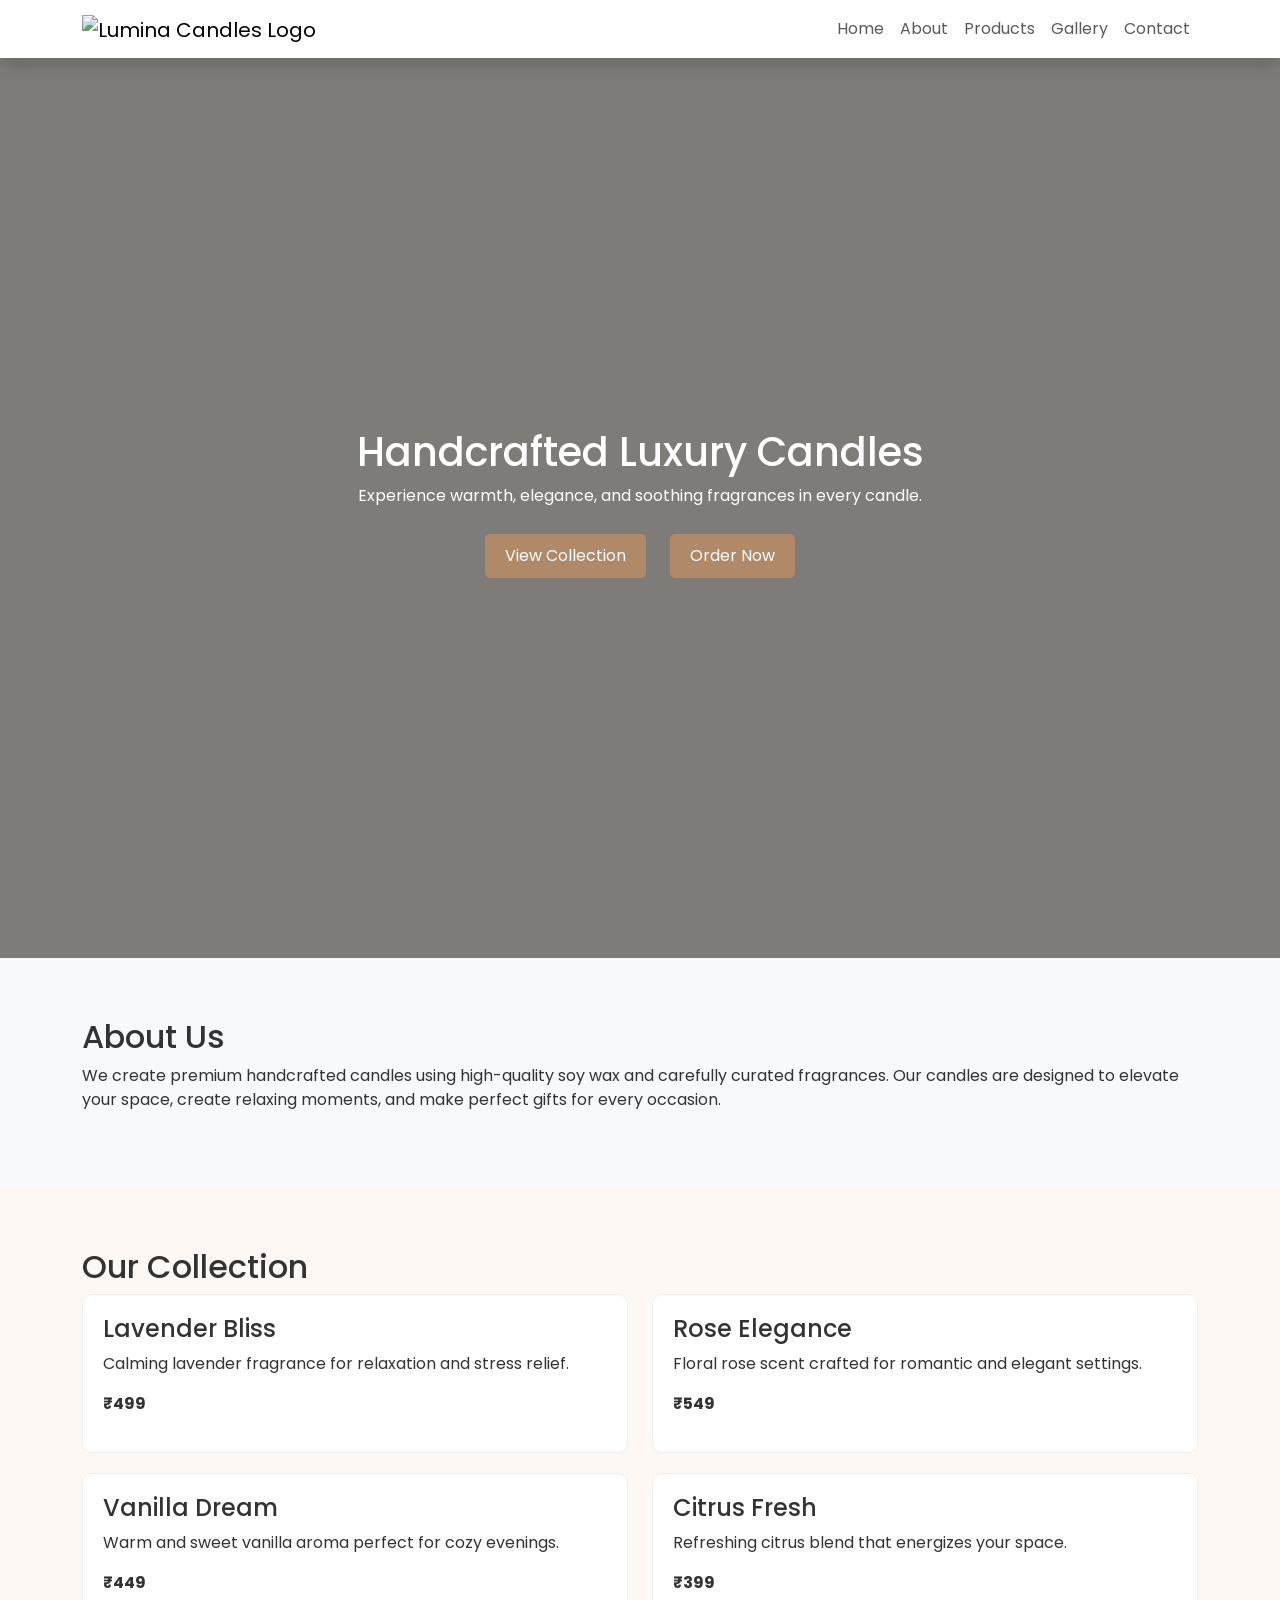
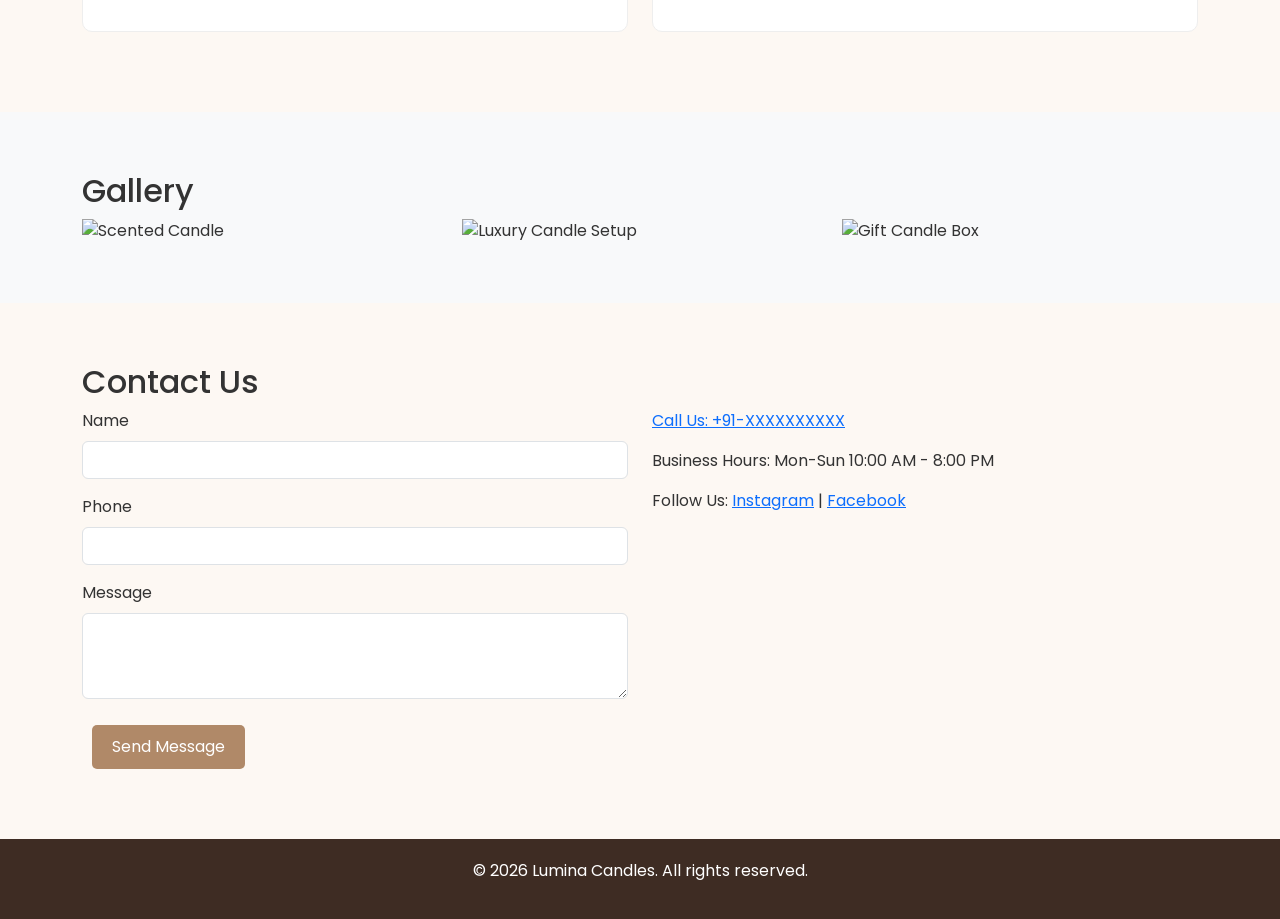
==== index.html @ a83c216d "Update and rename candle.html to index.html" ====
<!DOCTYPE html>
<html lang="en">
<head>
<meta charset="UTF-8">
<meta name="viewport" content="width=device-width, initial-scale=1.0">

<title>Lumina Candles - Handcrafted Scented Candles</title>
<meta name="description" content="Discover handcrafted scented candles made with premium soy wax. Perfect for gifting, home décor, and relaxation. Shop Lumina Candles today.">
<meta name="keywords" content="scented candles, soy candles, handmade candles, luxury candles, home decor candles">

<link rel="icon" href="logo-placeholder.png">

<link href="https://cdn.jsdelivr.net/npm/bootstrap@5.3.0/dist/css/bootstrap.min.css" rel="stylesheet">
<link href="https://fonts.googleapis.com/css2?family=Poppins:wght@300;400;600&display=swap" rel="stylesheet">

<style>
body { font-family: 'Poppins', sans-serif; background-color: #fdf8f3; color: #333; }

.hero {
background: linear-gradient(rgba(0,0,0,0.5), rgba(0,0,0,0.5)),
url('hero-candle-placeholder.jpg');
background-size: cover;
height: 100vh;
display: flex;
align-items: center;
justify-content: center;
text-align: center;
color: white;
}

.cta-btn {
background-color: #b08968;
border: none;
padding: 10px 20px;
margin: 10px;
border-radius: 5px;
color: white;
}

.section { padding: 60px 0; }

.product-item {
border: 1px solid #eee;
padding: 20px;
margin-bottom: 20px;
border-radius: 10px;
background-color: white;
}

.gallery img {
width: 100%;
height: 250px;
object-fit: cover;
border-radius: 10px;
}

footer {
background-color: #3e2c23;
color: white;
padding: 20px 0;
}

@media (max-width: 768px) {
.hero { height: 70vh; }
}
</style>

<script type="application/ld+json">
{
"@context": "https://schema.org",
"@type": "Store",
"name": "Lumina Candles",
"description": "Handcrafted scented candles made with premium soy wax.",
"address": {
"@type": "PostalAddress",
"streetAddress": "123 Market Street",
"addressLocality": "Your City",
"addressRegion": "State",
"postalCode": "000000",
"addressCountry": "IN"
},
"telephone": "+91-XXXXXXXXXX"
}
</script>
</head>

<body>

<nav class="navbar navbar-expand-lg navbar-light bg-white shadow">
<div class="container">
<a class="navbar-brand" href="#">
<img src="logo-placeholder.png" alt="Lumina Candles Logo" height="40">
</a>
<button class="navbar-toggler" type="button" data-bs-toggle="collapse" data-bs-target="#navbarNav">
<span class="navbar-toggler-icon"></span>
</button>

<div class="collapse navbar-collapse" id="navbarNav">
<ul class="navbar-nav ms-auto">
<li class="nav-item"><a class="nav-link" href="#home">Home</a></li>
<li class="nav-item"><a class="nav-link" href="#about">About</a></li>
<li class="nav-item"><a class="nav-link" href="#products">Products</a></li>
<li class="nav-item"><a class="nav-link" href="#gallery">Gallery</a></li>
<li class="nav-item"><a class="nav-link" href="#contact">Contact</a></li>
</ul>
</div>
</div>
</nav>

<section id="home" class="hero">
<div class="container">
<h1>Handcrafted Luxury Candles</h1>
<p>Experience warmth, elegance, and soothing fragrances in every candle.</p>
<a href="#products" class="btn cta-btn">View Collection</a>
<a href="#contact" class="btn cta-btn">Order Now</a>
</div>
</section>

<section id="about" class="section bg-light">
<div class="container">
<h2>About Us</h2>
<p>We create premium handcrafted candles using high-quality soy wax and carefully curated fragrances. Our candles are designed to elevate your space, create relaxing moments, and make perfect gifts for every occasion.</p>
</div>
</section>

<section id="products" class="section">
<div class="container">
<h2>Our Collection</h2>
<div class="row">

<div class="col-md-6">
<div class="product-item">
<h4>Lavender Bliss</h4>
<p>Calming lavender fragrance for relaxation and stress relief.</p>
<p><strong>₹499</strong></p>
</div>

<div class="product-item">
<h4>Vanilla Dream</h4>
<p>Warm and sweet vanilla aroma perfect for cozy evenings.</p>
<p><strong>₹449</strong></p>
</div>
</div>

<div class="col-md-6">
<div class="product-item">
<h4>Rose Elegance</h4>
<p>Floral rose scent crafted for romantic and elegant settings.</p>
<p><strong>₹549</strong></p>
</div>

<div class="product-item">
<h4>Citrus Fresh</h4>
<p>Refreshing citrus blend that energizes your space.</p>
<p><strong>₹399</strong></p>
</div>
</div>

</div>
</div>
</section>

<section id="gallery" class="section bg-light">
<div class="container">
<h2>Gallery</h2>
<div class="row">
<div class="col-md-4"><img src="candle1-placeholder.jpg" alt="Scented Candle"></div>
<div class="col-md-4"><img src="candle2-placeholder.jpg" alt="Luxury Candle Setup"></div>
<div class="col-md-4"><img src="candle3-placeholder.jpg" alt="Gift Candle Box"></div>
</div>
</div>
</section>

<section id="contact" class="section">
<div class="container">
<h2>Contact Us</h2>
<div class="row">

<div class="col-md-6">
<form id="contactForm">
<div class="mb-3">
<label class="form-label">Name</label>
<input type="text" class="form-control" required>
</div>

<div class="mb-3">
<label class="form-label">Phone</label>
<input type="tel" class="form-control" required>
</div>

<div class="mb-3">
<label class="form-label">Message</label>
<textarea class="form-control" rows="3" required></textarea>
</div>

<button type="submit" class="btn cta-btn">Send Message</button>
</form>
</div>

<div class="col-md-6">
<p><a href="tel:+91-XXXXXXXXXX">Call Us: +91-XXXXXXXXXX</a></p>
<p>Business Hours: Mon-Sun 10:00 AM - 8:00 PM</p>
<p>Follow Us: 
<a href="#">Instagram</a> | 
<a href="#">Facebook</a>
</p>
</div>

</div>
</div>
</section>

<footer>
<div class="container text-center">
<p>&copy; 2026 Lumina Candles. All rights reserved.</p>
</div>
</footer>

<script src="https://cdn.jsdelivr.net/npm/bootstrap@5.3.0/dist/js/bootstrap.bundle.min.js"></script>

<script>
document.getElementById('contactForm').addEventListener('submit', function(e) {
e.preventDefault();
alert('Thank you for contacting us! We will get back to you shortly.');
});
</script>

</body>
</html>
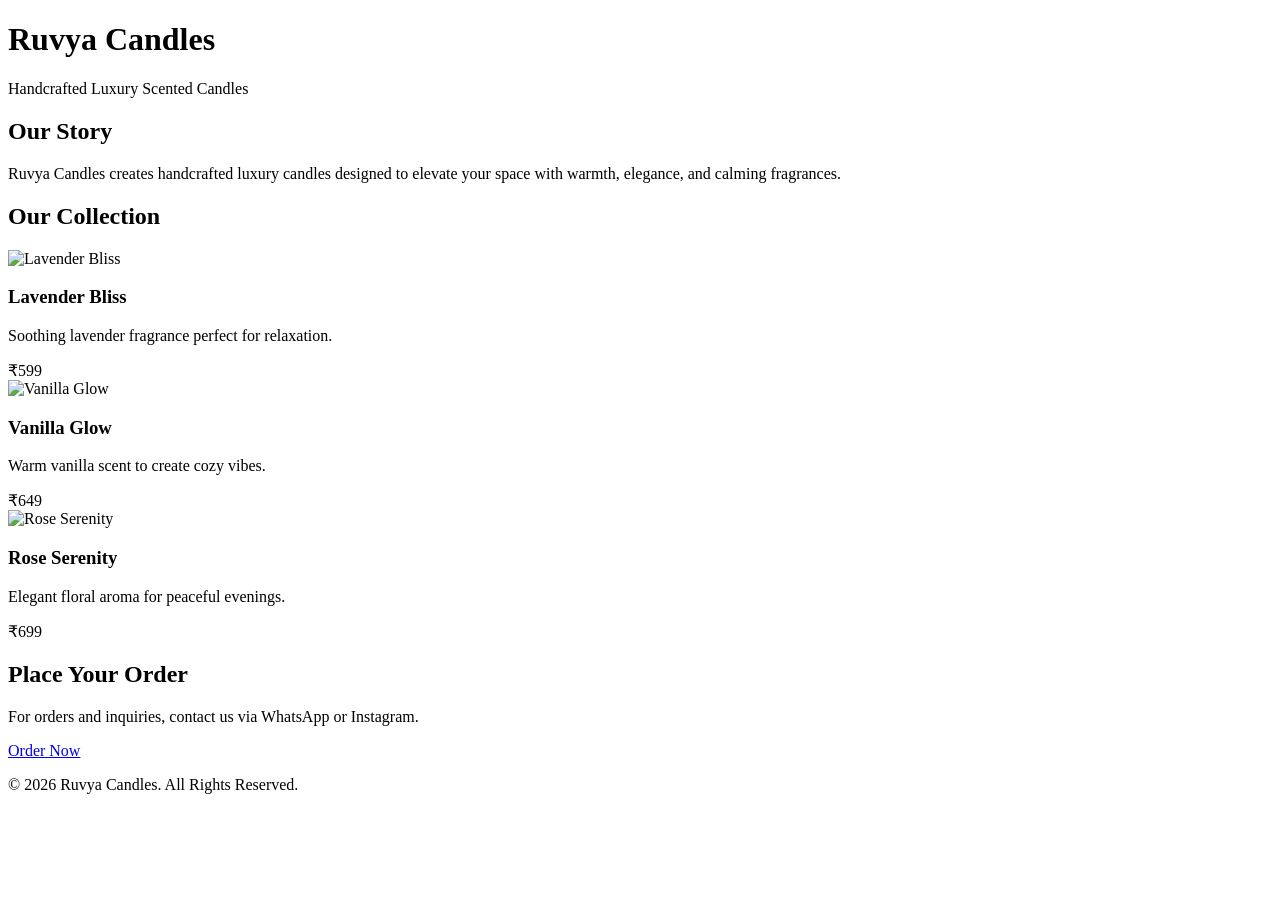
==== commit 459b4d53: "Update index.html" ====
--- a/index.html
+++ b/index.html
@@ -1,230 +1,61 @@
 <!DOCTYPE html>
 <html lang="en">
 <head>
-<meta charset="UTF-8">
-<meta name="viewport" content="width=device-width, initial-scale=1.0">
-
-<title>Lumina Candles - Handcrafted Scented Candles</title>
-<meta name="description" content="Discover handcrafted scented candles made with premium soy wax. Perfect for gifting, home décor, and relaxation. Shop Lumina Candles today.">
-<meta name="keywords" content="scented candles, soy candles, handmade candles, luxury candles, home decor candles">
-
-<link rel="icon" href="logo-placeholder.png">
-
-<link href="https://cdn.jsdelivr.net/npm/bootstrap@5.3.0/dist/css/bootstrap.min.css" rel="stylesheet">
-<link href="https://fonts.googleapis.com/css2?family=Poppins:wght@300;400;600&display=swap" rel="stylesheet">
-
-<style>
-body { font-family: 'Poppins', sans-serif; background-color: #fdf8f3; color: #333; }
-
-.hero {
-background: linear-gradient(rgba(0,0,0,0.5), rgba(0,0,0,0.5)),
-url('hero-candle-placeholder.jpg');
-background-size: cover;
-height: 100vh;
-display: flex;
-align-items: center;
-justify-content: center;
-text-align: center;
-color: white;
-}
-
-.cta-btn {
-background-color: #b08968;
-border: none;
-padding: 10px 20px;
-margin: 10px;
-border-radius: 5px;
-color: white;
-}
-
-.section { padding: 60px 0; }
-
-.product-item {
-border: 1px solid #eee;
-padding: 20px;
-margin-bottom: 20px;
-border-radius: 10px;
-background-color: white;
-}
-
-.gallery img {
-width: 100%;
-height: 250px;
-object-fit: cover;
-border-radius: 10px;
-}
-
-footer {
-background-color: #3e2c23;
-color: white;
-padding: 20px 0;
-}
-
-@media (max-width: 768px) {
-.hero { height: 70vh; }
-}
-</style>
-
-<script type="application/ld+json">
-{
-"@context": "https://schema.org",
-"@type": "Store",
-"name": "Lumina Candles",
-"description": "Handcrafted scented candles made with premium soy wax.",
-"address": {
-"@type": "PostalAddress",
-"streetAddress": "123 Market Street",
-"addressLocality": "Your City",
-"addressRegion": "State",
-"postalCode": "000000",
-"addressCountry": "IN"
-},
-"telephone": "+91-XXXXXXXXXX"
-}
-</script>
+    <meta charset="UTF-8">
+    <title>Ruvya Candles</title>
+    <meta name="viewport" content="width=device-width, initial-scale=1.0">
+    <link rel="stylesheet" href="style.css">
 </head>
-
 <body>
 
-<nav class="navbar navbar-expand-lg navbar-light bg-white shadow">
-<div class="container">
-<a class="navbar-brand" href="#">
-<img src="logo-placeholder.png" alt="Lumina Candles Logo" height="40">
-</a>
-<button class="navbar-toggler" type="button" data-bs-toggle="collapse" data-bs-target="#navbarNav">
-<span class="navbar-toggler-icon"></span>
-</button>
+<header class="hero">
+    <h1>Ruvya Candles</h1>
+    <p>Handcrafted Luxury Scented Candles</p>
+</header>
 
-<div class="collapse navbar-collapse" id="navbarNav">
-<ul class="navbar-nav ms-auto">
-<li class="nav-item"><a class="nav-link" href="#home">Home</a></li>
-<li class="nav-item"><a class="nav-link" href="#about">About</a></li>
-<li class="nav-item"><a class="nav-link" href="#products">Products</a></li>
-<li class="nav-item"><a class="nav-link" href="#gallery">Gallery</a></li>
-<li class="nav-item"><a class="nav-link" href="#contact">Contact</a></li>
-</ul>
-</div>
-</div>
-</nav>
-
-<section id="home" class="hero">
-<div class="container">
-<h1>Handcrafted Luxury Candles</h1>
-<p>Experience warmth, elegance, and soothing fragrances in every candle.</p>
-<a href="#products" class="btn cta-btn">View Collection</a>
-<a href="#contact" class="btn cta-btn">Order Now</a>
-</div>
+<section class="about">
+    <h2>Our Story</h2>
+    <p>Ruvya Candles creates handcrafted luxury candles designed to elevate your space with warmth, elegance, and calming fragrances.</p>
 </section>
 
-<section id="about" class="section bg-light">
-<div class="container">
-<h2>About Us</h2>
-<p>We create premium handcrafted candles using high-quality soy wax and carefully curated fragrances. Our candles are designed to elevate your space, create relaxing moments, and make perfect gifts for every occasion.</p>
-</div>
+<section class="products">
+    <h2>Our Collection</h2>
+
+    <div class="product-grid">
+
+        <div class="product-card">
+            <img src="images/candle1.jpg" alt="Lavender Bliss">
+            <h3>Lavender Bliss</h3>
+            <p>Soothing lavender fragrance perfect for relaxation.</p>
+            <span>₹599</span>
+        </div>
+
+        <div class="product-card">
+            <img src="images/candle2.jpg" alt="Vanilla Glow">
+            <h3>Vanilla Glow</h3>
+            <p>Warm vanilla scent to create cozy vibes.</p>
+            <span>₹649</span>
+        </div>
+
+        <div class="product-card">
+            <img src="images/candle3.jpg" alt="Rose Serenity">
+            <h3>Rose Serenity</h3>
+            <p>Elegant floral aroma for peaceful evenings.</p>
+            <span>₹699</span>
+        </div>
+
+    </div>
 </section>
 
-<section id="products" class="section">
-<div class="container">
-<h2>Our Collection</h2>
-<div class="row">
-
-<div class="col-md-6">
-<div class="product-item">
-<h4>Lavender Bliss</h4>
-<p>Calming lavender fragrance for relaxation and stress relief.</p>
-<p><strong>₹499</strong></p>
-</div>
-
-<div class="product-item">
-<h4>Vanilla Dream</h4>
-<p>Warm and sweet vanilla aroma perfect for cozy evenings.</p>
-<p><strong>₹449</strong></p>
-</div>
-</div>
-
-<div class="col-md-6">
-<div class="product-item">
-<h4>Rose Elegance</h4>
-<p>Floral rose scent crafted for romantic and elegant settings.</p>
-<p><strong>₹549</strong></p>
-</div>
-
-<div class="product-item">
-<h4>Citrus Fresh</h4>
-<p>Refreshing citrus blend that energizes your space.</p>
-<p><strong>₹399</strong></p>
-</div>
-</div>
-
-</div>
-</div>
-</section>
-
-<section id="gallery" class="section bg-light">
-<div class="container">
-<h2>Gallery</h2>
-<div class="row">
-<div class="col-md-4"><img src="candle1-placeholder.jpg" alt="Scented Candle"></div>
-<div class="col-md-4"><img src="candle2-placeholder.jpg" alt="Luxury Candle Setup"></div>
-<div class="col-md-4"><img src="candle3-placeholder.jpg" alt="Gift Candle Box"></div>
-</div>
-</div>
-</section>
-
-<section id="contact" class="section">
-<div class="container">
-<h2>Contact Us</h2>
-<div class="row">
-
-<div class="col-md-6">
-<form id="contactForm">
-<div class="mb-3">
-<label class="form-label">Name</label>
-<input type="text" class="form-control" required>
-</div>
-
-<div class="mb-3">
-<label class="form-label">Phone</label>
-<input type="tel" class="form-control" required>
-</div>
-
-<div class="mb-3">
-<label class="form-label">Message</label>
-<textarea class="form-control" rows="3" required></textarea>
-</div>
-
-<button type="submit" class="btn cta-btn">Send Message</button>
-</form>
-</div>
-
-<div class="col-md-6">
-<p><a href="tel:+91-XXXXXXXXXX">Call Us: +91-XXXXXXXXXX</a></p>
-<p>Business Hours: Mon-Sun 10:00 AM - 8:00 PM</p>
-<p>Follow Us: 
-<a href="#">Instagram</a> | 
-<a href="#">Facebook</a>
-</p>
-</div>
-
-</div>
-</div>
+<section class="contact">
+    <h2>Place Your Order</h2>
+    <p>For orders and inquiries, contact us via WhatsApp or Instagram.</p>
+    <a href="https://wa.me/91XXXXXXXXXX" class="btn">Order Now</a>
 </section>
 
 <footer>
-<div class="container text-center">
-<p>&copy; 2026 Lumina Candles. All rights reserved.</p>
-</div>
+    <p>© 2026 Ruvya Candles. All Rights Reserved.</p>
 </footer>
-
-<script src="https://cdn.jsdelivr.net/npm/bootstrap@5.3.0/dist/js/bootstrap.bundle.min.js"></script>
-
-<script>
-document.getElementById('contactForm').addEventListener('submit', function(e) {
-e.preventDefault();
-alert('Thank you for contacting us! We will get back to you shortly.');
-});
-</script>
 
 </body>
 </html>
-
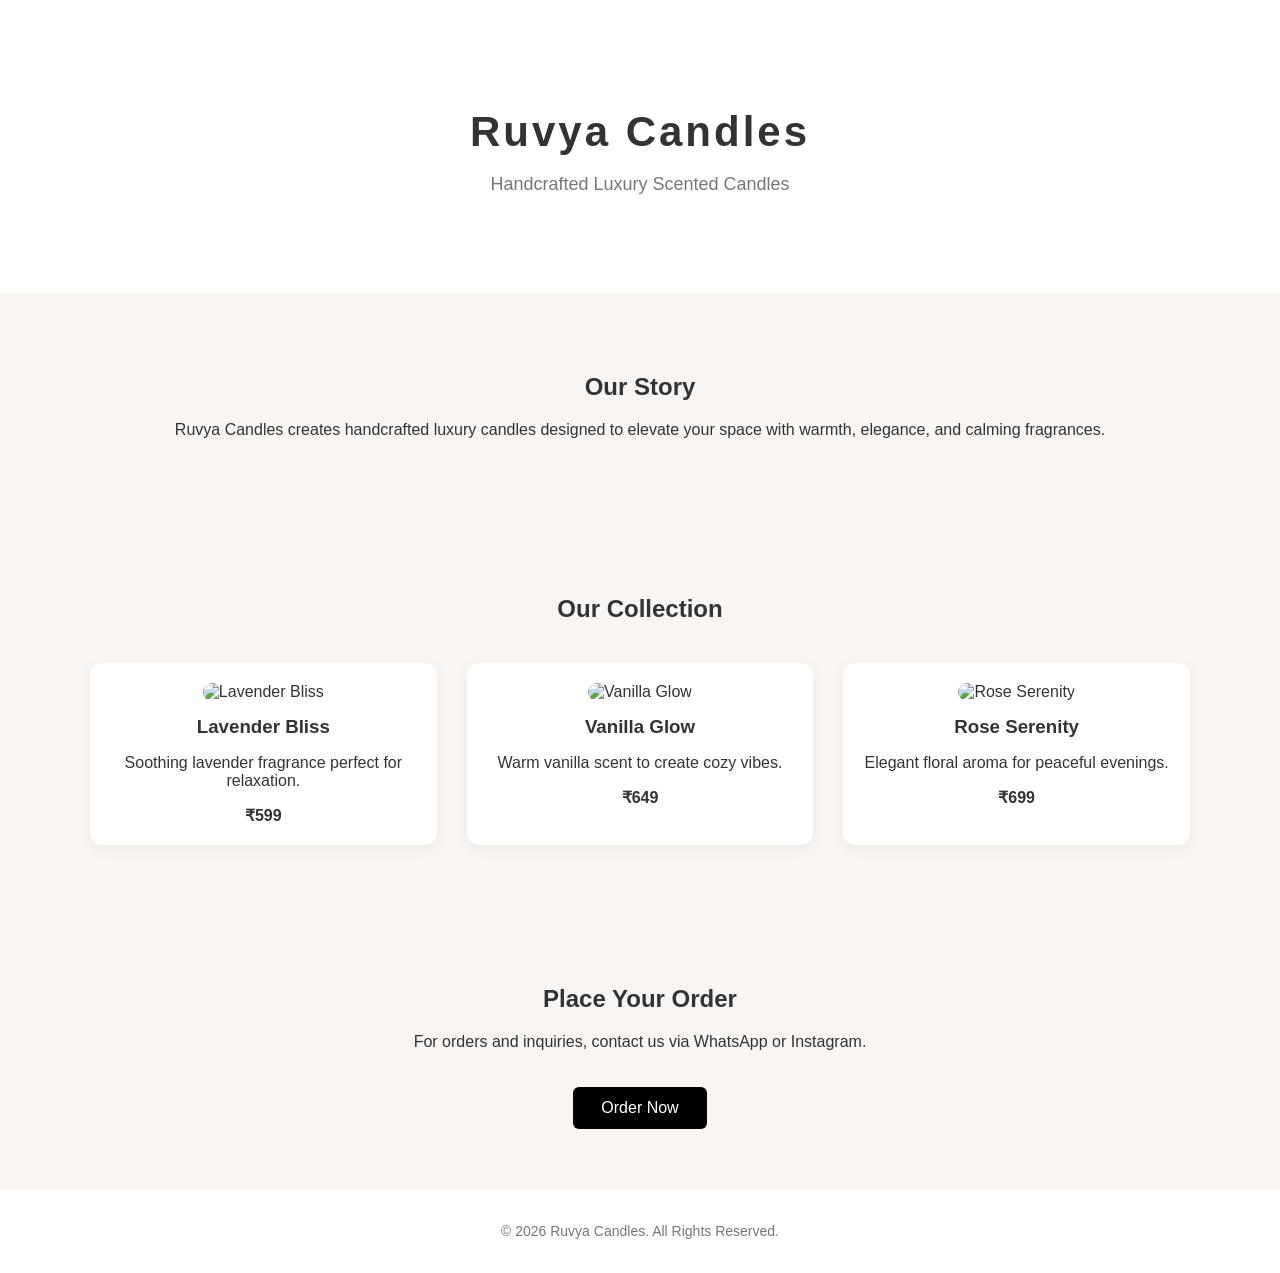
==== commit c3ddcec3: "Update index.html" ====
--- a/index.html
+++ b/index.html
@@ -59,3 +59,4 @@
 
 </body>
 </html>
+
--- a/style.css
+++ b/style.css
@@ -0,0 +1,85 @@
+body {
+    margin: 0;
+    font-family: 'Poppins', sans-serif;
+    background-color: #f8f5f2;
+    color: #333;
+}
+
+.hero {
+    text-align: center;
+    padding: 80px 20px;
+    background: #ffffff;
+}
+
+.hero h1 {
+    font-size: 42px;
+    letter-spacing: 3px;
+    margin-bottom: 10px;
+}
+
+.hero p {
+    font-size: 18px;
+    color: #777;
+}
+
+section {
+    padding: 60px 20px;
+    text-align: center;
+}
+
+.products h2 {
+    margin-bottom: 40px;
+}
+
+.product-grid {
+    display: grid;
+    grid-template-columns: repeat(auto-fit, minmax(250px, 1fr));
+    gap: 30px;
+    max-width: 1100px;
+    margin: auto;
+}
+
+.product-card {
+    background: #ffffff;
+    padding: 20px;
+    border-radius: 12px;
+    box-shadow: 0 4px 15px rgba(0,0,0,0.05);
+    transition: 0.3s ease;
+}
+
+.product-card:hover {
+    transform: translateY(-6px);
+}
+
+.product-card img {
+    width: 100%;
+    border-radius: 10px;
+}
+
+.product-card h3 {
+    margin: 15px 0 8px;
+}
+
+.product-card span {
+    font-weight: bold;
+    display: block;
+    margin-top: 5px;
+}
+
+.btn {
+    display: inline-block;
+    padding: 12px 28px;
+    background-color: #000;
+    color: #fff;
+    text-decoration: none;
+    border-radius: 6px;
+    margin-top: 20px;
+}
+
+footer {
+    background: #ffffff;
+    padding: 20px;
+    text-align: center;
+    font-size: 14px;
+    color: #777;
+}
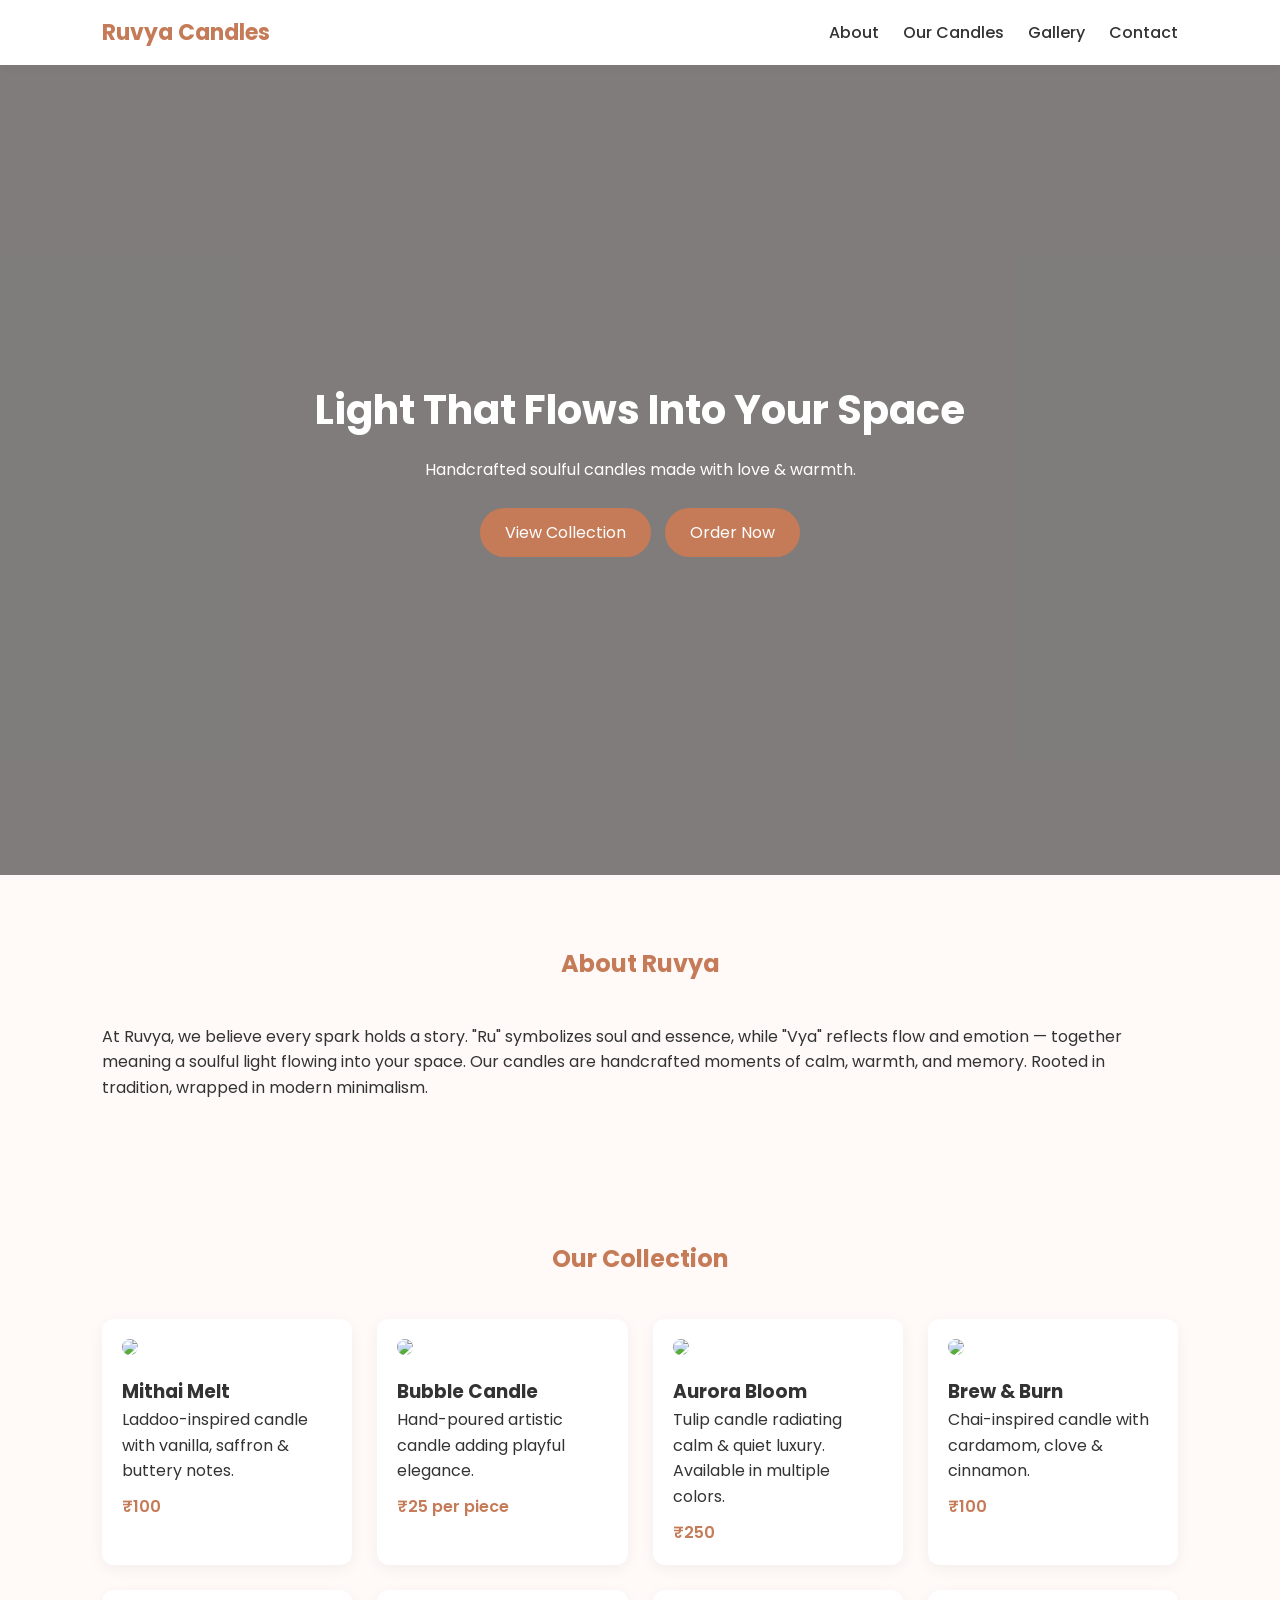
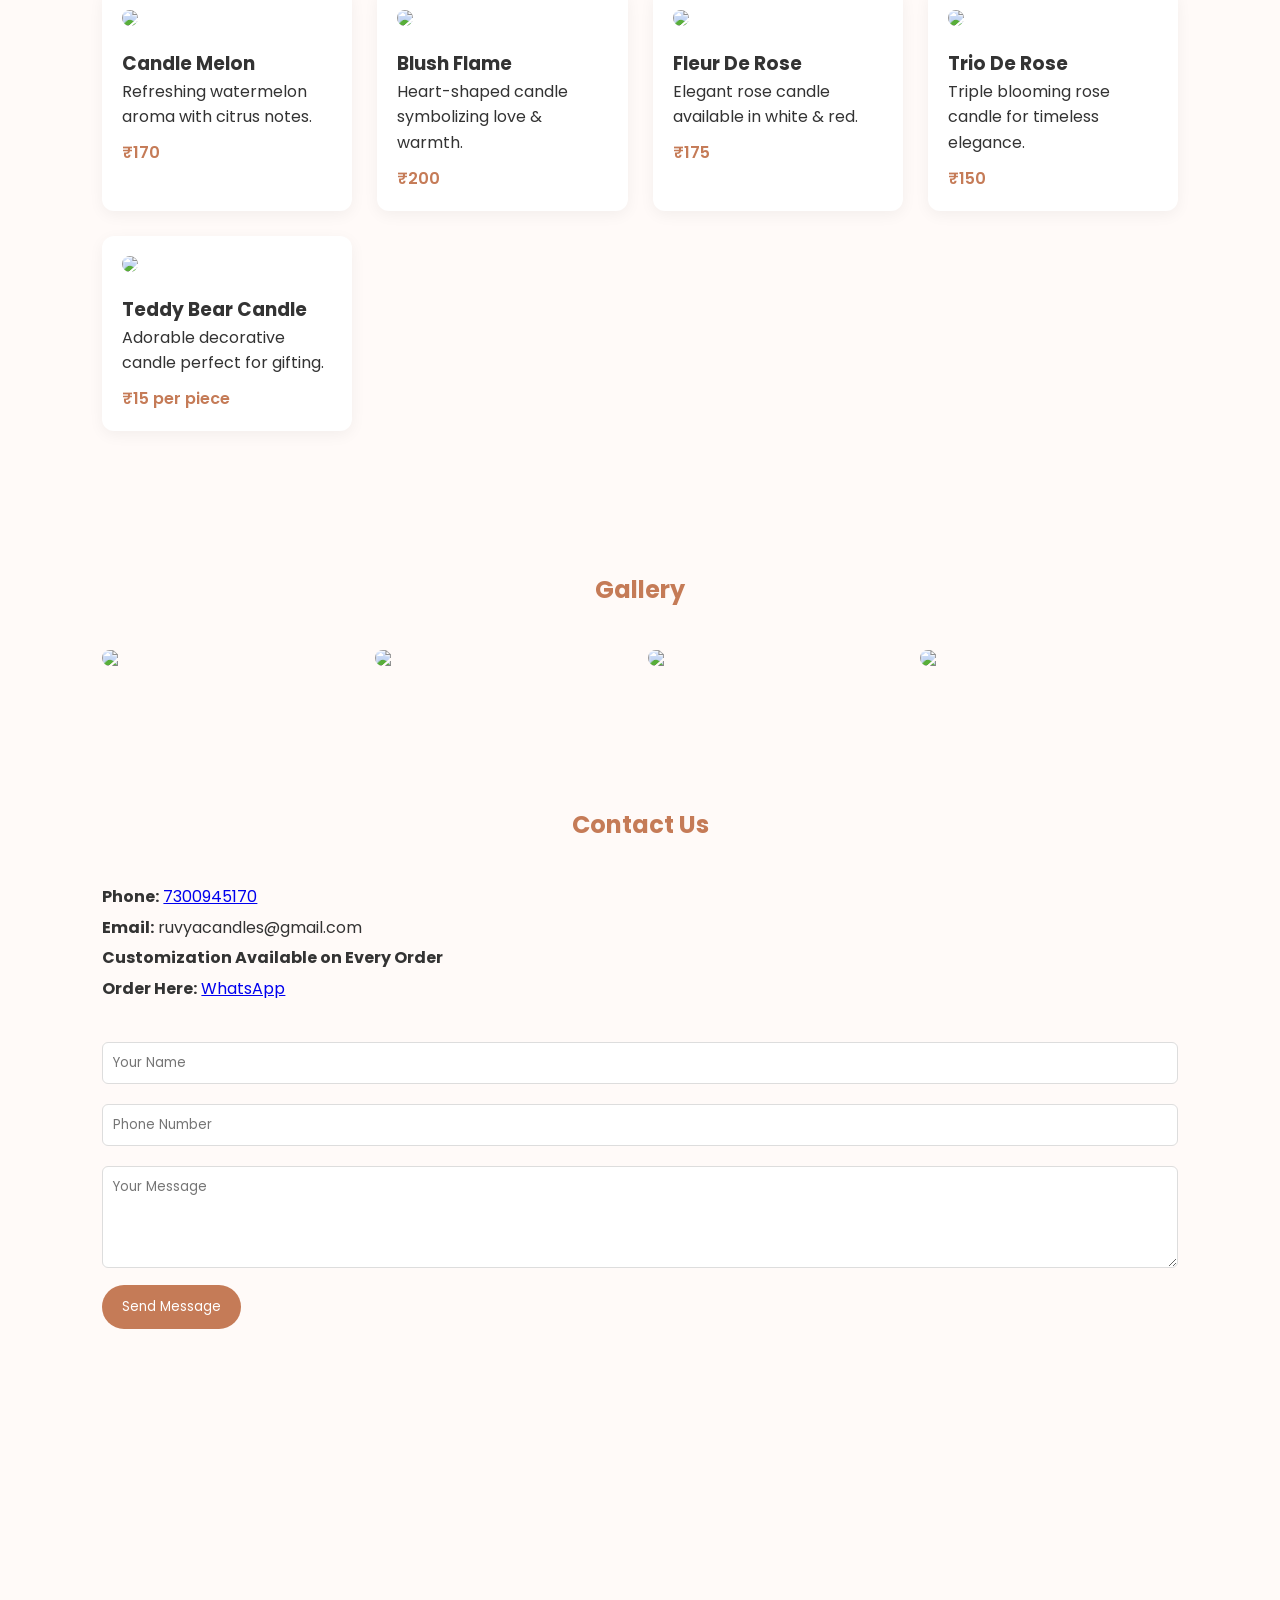
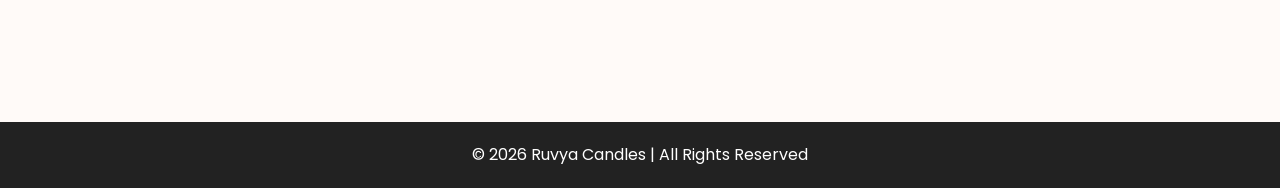
==== commit 8fa7c222: "Update index.html" ====
--- a/index.html
+++ b/index.html
@@ -1,62 +1,258 @@
 <!DOCTYPE html>
 <html lang="en">
 <head>
-    <meta charset="UTF-8">
-    <title>Ruvya Candles</title>
-    <meta name="viewport" content="width=device-width, initial-scale=1.0">
-    <link rel="stylesheet" href="style.css">
+<meta charset="UTF-8">
+<meta name="viewport" content="width=device-width, initial-scale=1.0">
+<meta name="description" content="Ruvya Candles - Handcrafted soulful candles for gifting, decor & cozy moments. Customization available.">
+<meta name="keywords" content="Ruvya Candles, handmade candles, gift candles, decorative candles, candles India">
+<meta name="author" content="Ruvya Candles">
+<title>Ruvya Candles | Soulful Handcrafted Candles</title>
+
+<link href="https://fonts.googleapis.com/css2?family=Poppins:wght@300;400;600;700&display=swap" rel="stylesheet">
+
+<style>
+*{margin:0;padding:0;box-sizing:border-box;font-family:'Poppins',sans-serif;}
+body{background:#fffaf8;color:#333;line-height:1.6;}
+header{background:#ffffff;padding:15px 8%;display:flex;justify-content:space-between;align-items:center;position:sticky;top:0;box-shadow:0 2px 10px rgba(0,0,0,0.05);z-index:1000;}
+header h1{color:#c57b57;font-size:22px;}
+nav a{margin-left:20px;text-decoration:none;color:#333;font-weight:500;}
+nav a:hover{color:#c57b57;}
+
+.hero{
+background:url('images/hero.jpg') center/cover no-repeat;
+height:90vh;
+display:flex;
+align-items:center;
+justify-content:center;
+text-align:center;
+color:white;
+position:relative;
+}
+.hero::after{
+content:"";
+position:absolute;
+top:0;left:0;width:100%;height:100%;
+background:rgba(0,0,0,0.5);
+}
+.hero-content{
+position:relative;
+z-index:2;
+}
+.hero h2{font-size:40px;margin-bottom:15px;}
+.hero p{margin-bottom:20px;}
+.btn{
+display:inline-block;
+padding:12px 25px;
+background:#c57b57;
+color:white;
+border-radius:30px;
+text-decoration:none;
+margin:5px;
+}
+.btn:hover{background:#a65d3f;}
+
+section{padding:70px 8%;}
+.section-title{text-align:center;margin-bottom:40px;color:#c57b57;}
+
+.menu-grid{
+display:grid;
+grid-template-columns:repeat(auto-fit,minmax(250px,1fr));
+gap:25px;
+}
+.menu-card{
+background:white;
+padding:20px;
+border-radius:12px;
+box-shadow:0 4px 15px rgba(0,0,0,0.05);
+}
+.menu-card img{
+width:100%;
+border-radius:10px;
+margin-bottom:15px;
+}
+.price{color:#c57b57;font-weight:600;margin-top:10px;}
+
+.gallery{
+display:grid;
+grid-template-columns:repeat(auto-fit,minmax(200px,1fr));
+gap:15px;
+}
+.gallery img{
+width:100%;
+border-radius:10px;
+}
+
+.contact-info{margin-bottom:30px;}
+.contact-info p{margin:5px 0;}
+form input,form textarea{
+width:100%;
+padding:10px;
+margin:10px 0;
+border:1px solid #ddd;
+border-radius:6px;
+}
+form button{
+background:#c57b57;
+color:white;
+border:none;
+padding:12px 20px;
+border-radius:30px;
+cursor:pointer;
+}
+footer{
+background:#222;
+color:white;
+text-align:center;
+padding:20px;
+margin-top:40px;
+}
+
+@media(max-width:768px){
+.hero h2{font-size:28px;}
+}
+</style>
 </head>
+
 <body>
 
-<header class="hero">
-    <h1>Ruvya Candles</h1>
-    <p>Handcrafted Luxury Scented Candles</p>
+<header>
+<h1>Ruvya Candles</h1>
+<nav>
+<a href="#about">About</a>
+<a href="#menu">Our Candles</a>
+<a href="#gallery">Gallery</a>
+<a href="#contact">Contact</a>
+</nav>
 </header>
 
-<section class="about">
-    <h2>Our Story</h2>
-    <p>Ruvya Candles creates handcrafted luxury candles designed to elevate your space with warmth, elegance, and calming fragrances.</p>
-</section>
-
-<section class="products">
-    <h2>Our Collection</h2>
-
-    <div class="product-grid">
-
-        <div class="product-card">
-            <img src="images/candle1.jpg" alt="Lavender Bliss">
-            <h3>Lavender Bliss</h3>
-            <p>Soothing lavender fragrance perfect for relaxation.</p>
-            <span>₹599</span>
-        </div>
-
-        <div class="product-card">
-            <img src="images/candle2.jpg" alt="Vanilla Glow">
-            <h3>Vanilla Glow</h3>
-            <p>Warm vanilla scent to create cozy vibes.</p>
-            <span>₹649</span>
-        </div>
-
-        <div class="product-card">
-            <img src="images/candle3.jpg" alt="Rose Serenity">
-            <h3>Rose Serenity</h3>
-            <p>Elegant floral aroma for peaceful evenings.</p>
-            <span>₹699</span>
-        </div>
-
-    </div>
-</section>
-
-<section class="contact">
-    <h2>Place Your Order</h2>
-    <p>For orders and inquiries, contact us via WhatsApp or Instagram.</p>
-    <a href="https://wa.me/91XXXXXXXXXX" class="btn">Order Now</a>
+<section class="hero">
+<div class="hero-content">
+<h2>Light That Flows Into Your Space</h2>
+<p>Handcrafted soulful candles made with love & warmth.</p>
+<a href="#menu" class="btn">View Collection</a>
+<a href="https://bit.ly/3VMR8Af" class="btn">Order Now</a>
+</div>
+</section>
+
+<section id="about">
+<h2 class="section-title">About Ruvya</h2>
+<p>
+At Ruvya, we believe every spark holds a story. 
+"Ru" symbolizes soul and essence, while "Vya" reflects flow and emotion — together meaning a soulful light flowing into your space.
+Our candles are handcrafted moments of calm, warmth, and memory.
+Rooted in tradition, wrapped in modern minimalism.
+</p>
+</section>
+
+<section id="menu">
+<h2 class="section-title">Our Collection</h2>
+<div class="menu-grid">
+
+<div class="menu-card">
+<img src="images/mithai-melt.jpg">
+<h3>Mithai Melt</h3>
+<p>Laddoo-inspired candle with vanilla, saffron & buttery notes.</p>
+<div class="price">₹100</div>
+</div>
+
+<div class="menu-card">
+<img src="images/bubble.jpg">
+<h3>Bubble Candle</h3>
+<p>Hand-poured artistic candle adding playful elegance.</p>
+<div class="price">₹25 per piece</div>
+</div>
+
+<div class="menu-card">
+<img src="images/aurora.jpg">
+<h3>Aurora Bloom</h3>
+<p>Tulip candle radiating calm & quiet luxury. Available in multiple colors.</p>
+<div class="price">₹250</div>
+</div>
+
+<div class="menu-card">
+<img src="images/brew.jpg">
+<h3>Brew & Burn</h3>
+<p>Chai-inspired candle with cardamom, clove & cinnamon.</p>
+<div class="price">₹100</div>
+</div>
+
+<div class="menu-card">
+<img src="images/melon.jpg">
+<h3>Candle Melon</h3>
+<p>Refreshing watermelon aroma with citrus notes.</p>
+<div class="price">₹170</div>
+</div>
+
+<div class="menu-card">
+<img src="images/blush.jpg">
+<h3>Blush Flame</h3>
+<p>Heart-shaped candle symbolizing love & warmth.</p>
+<div class="price">₹200</div>
+</div>
+
+<div class="menu-card">
+<img src="images/rose.jpg">
+<h3>Fleur De Rose</h3>
+<p>Elegant rose candle available in white & red.</p>
+<div class="price">₹175</div>
+</div>
+
+<div class="menu-card">
+<img src="images/triple.jpg">
+<h3>Trio De Rose</h3>
+<p>Triple blooming rose candle for timeless elegance.</p>
+<div class="price">₹150</div>
+</div>
+
+<div class="menu-card">
+<img src="images/teddy.jpg">
+<h3>Teddy Bear Candle</h3>
+<p>Adorable decorative candle perfect for gifting.</p>
+<div class="price">₹15 per piece</div>
+</div>
+
+</div>
+</section>
+
+<section id="gallery">
+<h2 class="section-title">Gallery</h2>
+<div class="gallery">
+<img src="images/gallery1.jpg">
+<img src="images/gallery2.jpg">
+<img src="images/gallery3.jpg">
+<img src="images/gallery4.jpg">
+</div>
+</section>
+
+<section id="contact">
+<h2 class="section-title">Contact Us</h2>
+
+<div class="contact-info">
+<p><strong>Phone:</strong> <a href="tel:7300945170">7300945170</a></p>
+<p><strong>Email:</strong> ruvyacandles@gmail.com</p>
+<p><strong>Customization Available on Every Order</strong></p>
+<p><strong>Order Here:</strong> <a href="https://bit.ly/3VMR8Af">WhatsApp</a></p>
+</div>
+
+<form>
+<input type="text" placeholder="Your Name" required>
+<input type="tel" placeholder="Phone Number" required>
+<textarea rows="4" placeholder="Your Message"></textarea>
+<button type="submit">Send Message</button>
+</form>
+
+<br>
+
+<iframe 
+src="https://maps.google.com/maps?q=India&t=&z=13&ie=UTF8&iwloc=&output=embed" 
+width="100%" height="250" style="border:0;" allowfullscreen="">
+</iframe>
+
 </section>
 
 <footer>
-    <p>© 2026 Ruvya Candles. All Rights Reserved.</p>
+<p>© 2026 Ruvya Candles | All Rights Reserved</p>
 </footer>
 
 </body>
 </html>
-
